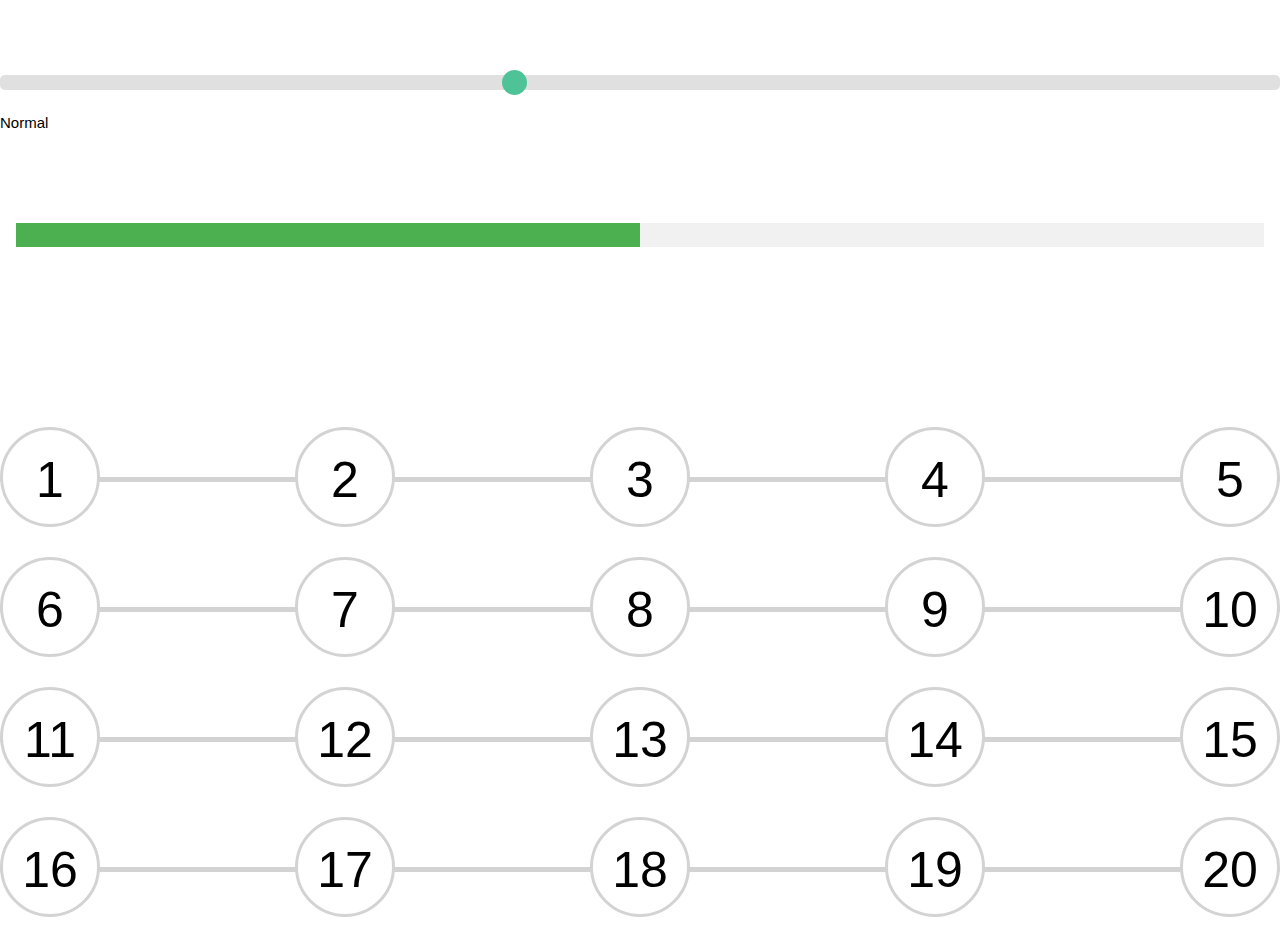
==== main.html @ f5435a96 "Update main.html" ====
<!DOCTYPE html>
<html lang="en" style="background-image:url('img/terrain.png');">
  <head>
    <meta charset="UTF-8" />
    <meta name="viewport" content="width=device-width, initial-scale=1" />
    <title>main</title>
    <link rel="stylesheet" href="css/style-main.css" />
<style>
.slidecontainer {
  width: 100%;
}

.slider {
  -webkit-appearance: none;
  width: 100%;
  height: 15px;
  border-radius: 5px;
  background: #d3d3d3;
  outline: none;
  opacity: 0.7;
  -webkit-transition: .2s;
  transition: opacity .2s;
}

.slider:hover {
  opacity: 1;
}

.slider::-webkit-slider-thumb {
  -webkit-appearance: none;
  appearance: none;
  width: 25px;
  height: 25px;
  border-radius: 50%;
  background: #04AA6D;
  cursor: pointer;
}

.slider::-moz-range-thumb {
  width: 25px;
  height: 25px;
  border-radius: 50%;
  background: #04AA6D;
  cursor: pointer;
}
</style>
  </head>
  <body>
	<h1 style="color:white">Difficulty</h1>

	<div class="slidecontainer">
	  <input type="range" min="1" max="6" value="3" class="slider" id="myRange">
	  <p><span id="demo"></span></p>
	</div>

	<script>
	var difficulty = ["Very easy","Easy","Normal","Hard","Very hard","Impossible"]
	var slider = document.getElementById("myRange");
	var output = document.getElementById("demo");
	output.innerHTML = difficulty[slider.value-1];

	slider.oninput = function() {
	  output.innerHTML = difficulty[this.value-1];
	}
	</script>

	  <script scr="js/const.js"></script>
	  <script>
	  var stats = JSON.parse(localStorage.getItem('stats'));
	  if(stats==null){
		  reset_stats();
	  }
	  function reset_stats(){
		var stats = { 'diff': 1,'xp': 0, 'passed': 0, 'energy': 0,"selected":1,"stages":20};
		localStorage.setItem('stats', JSON.stringify(stats));
		var stats = JSON.parse(localStorage.getItem('stats'));
		console.log('stats: ', stats);
		}
	  </script>
<link rel="stylesheet" href="https://www.w3schools.com/w3css/4/w3.css">
<div class="w3-container">
  <h1 id="lv" style="color:white">1 level</h1>

  <div class="w3-light-grey">
    <div id="progress" class="w3-container w3-green" style="height:24px;width:50%">
    </div>
  </div>

  <p id="xp" style="color:white">XP</p>
  <p id="damage" style="color:white">Damage</p>
  <p id="health" style="color:white">Health</p>
  <p id="speed" style="color:white">Speed</p>
</div>
    <div id="progress">
      <div id="progress-bar"></div>
      <ul id="progress-num">
		<li onclick='go(1)' class='step active'>1</li>
		<li onclick='go(2)' class='step active'>2</li>
		<li onclick='go(3)' class='step active'>3</li>
		<li onclick='go(4)' class='step active'>4</li>
		<li onclick='go(5)' class='step active'>5</li>
      </ul>
    </div>
<div id="progress">
      <div id="progress-bar"></div>
      <ul id="progress-num">
		<li onclick='go(6)' class='step active'>6</li>
		<li onclick='go(7)' class='step active'>7</li>
		<li onclick='go(8)' class='step active'>8</li>
		<li onclick='go(9)' class='step active'>9</li>
		<li onclick='go(10)' class='step active'>10</li>
      </ul>
    </div>
<div id="progress">
      <div id="progress-bar"></div>
      <ul id="progress-num">
		<li onclick='go(11)' class='step active'>11</li>
		<li onclick='go(12)' class='step active'>12</li>
		<li onclick='go(13)' class='step active'>13</li>
		<li onclick='go(14)' class='step active'>14</li>
		<li onclick='go(15)' class='step active'>15</li>
      </ul>
    </div>
<div id="progress">
      <div id="progress-bar"></div>
      <ul id="progress-num">
		<li onclick='go(16)' class='step active'>16</li>
		<li onclick='go(17)' class='step active'>17</li>
		<li onclick='go(18)' class='step active'>18</li>
		<li onclick='go(19)' class='step active'>19</li>
		<li onclick='go(20)' class='step active'>20</li>
      </ul>
    </div>
	<button id="progress-prev" class="btn" disabled hidden>Prev</button>
    <button id="progress-next" class="btn" hidden>Next</button>
    <script src="js/script-main.js"></script>
    <script>prog()</script>
  </body>
</html>
---- css/style-main.css ----
#progress {
  position: relative;
  margin-bottom: 30px;
}
#progress-bar {
  position: absolute;
  background: lightseagreen;
  height: 5px;
  width: 0%;
  top: 50%;
  left: 0;
}
#progress-num {
  margin: 0;
  padding: 0;
  list-style: none;
  display: flex;
  justify-content: space-between;
}
#progress-num::before {
  content: "";
  background-color: lightgray;
  position: absolute;
  top: 50%;
  left: 0;
  height: 5px;
  width: 100%;
  z-index: -1;
}
#progress-num .step {
  border: 3px solid lightgray;
  border-radius: 100%;
  width: 100px;
  height: 100px;
  line-height: 100px;
  text-align: center;
  background-color: #fff;
  font-family: sans-serif;
  font-size: 50px;  
  position: relative;
  z-index: 1;
}
#progress-num .step.active {
  border-color: lightseagreen;
  background-color: lightseagreen;
  color: #fff;
}

.btn {
    background: lightgray;    
    border: none;
    border-radius: 3px;
    padding: 6px 12px;   
}
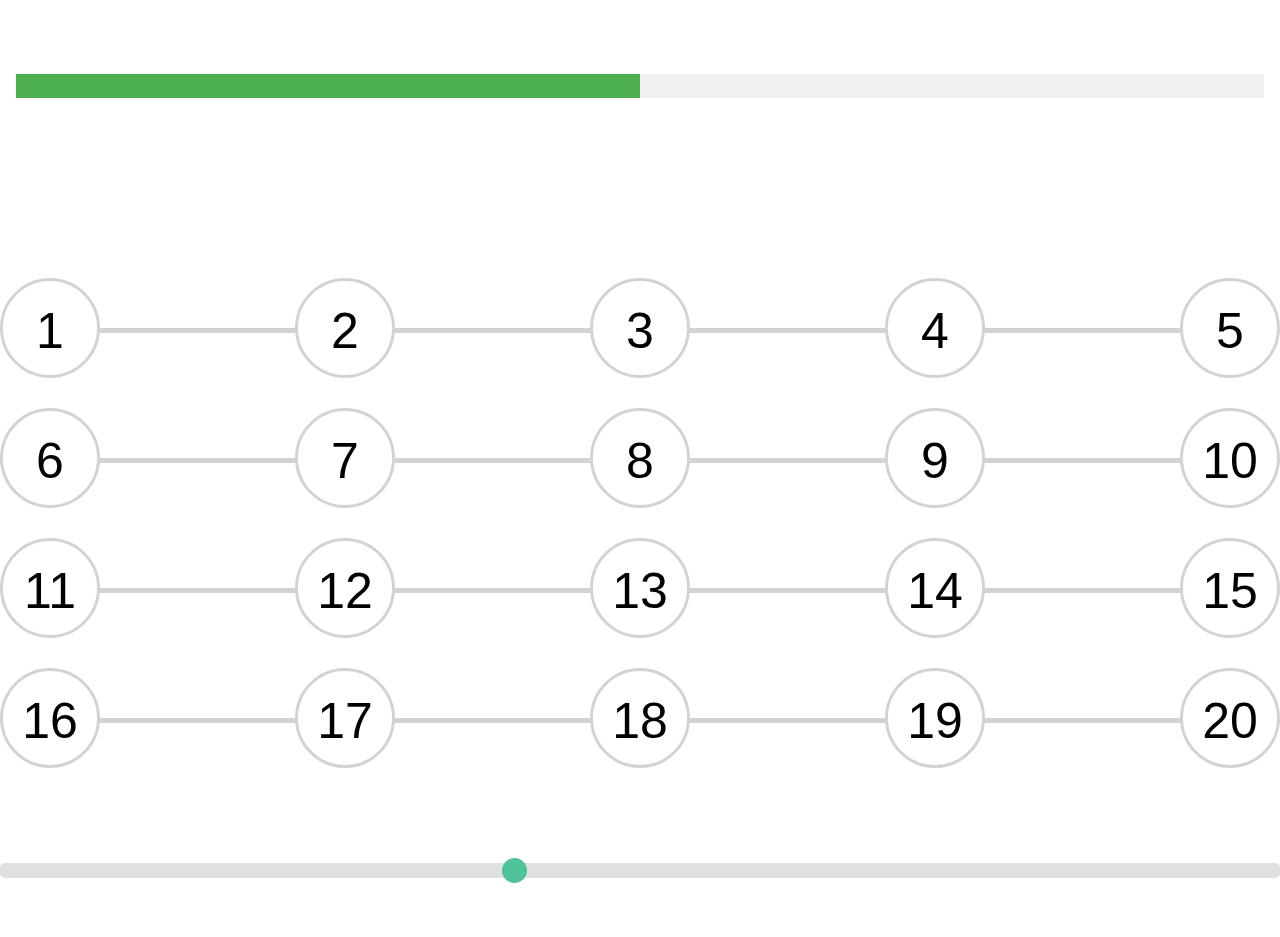
==== commit 580d113f: "Update main.html" ====
--- a/main.html
+++ b/main.html
@@ -46,23 +46,7 @@
 </style>
   </head>
   <body>
-	<h1 style="color:white">Difficulty</h1>
-
-	<div class="slidecontainer">
-	  <input type="range" min="1" max="6" value="3" class="slider" id="myRange">
-	  <p><span id="demo"></span></p>
-	</div>
-
-	<script>
-	var difficulty = ["Very easy","Easy","Normal","Hard","Very hard","Impossible"]
-	var slider = document.getElementById("myRange");
-	var output = document.getElementById("demo");
-	output.innerHTML = difficulty[slider.value-1];
-
-	slider.oninput = function() {
-	  output.innerHTML = difficulty[this.value-1];
-	}
-	</script>
+	
 
 	  <script scr="js/const.js"></script>
 	  <script>
@@ -135,5 +119,22 @@
     <button id="progress-next" class="btn" hidden>Next</button>
     <script src="js/script-main.js"></script>
     <script>prog()</script>
+<h1 style="color:white">Difficulty</h1>
+
+	<div class="slidecontainer">
+	  <input type="range" min="1" max="6" value="3" class="slider" id="myRange">
+	  <p style="color:white"><span id="demo" style="color:white"></span></p>
+	</div>
+
+	<script>
+	var difficulty = ["Very easy","Easy","Normal","Hard","Very hard","Impossible"]
+	var slider = document.getElementById("myRange");
+	var output = document.getElementById("demo");
+	output.innerHTML = difficulty[slider.value-1];
+
+	slider.oninput = function() {
+	  output.innerHTML = difficulty[this.value-1];
+	}
+	</script>
   </body>
 </html>
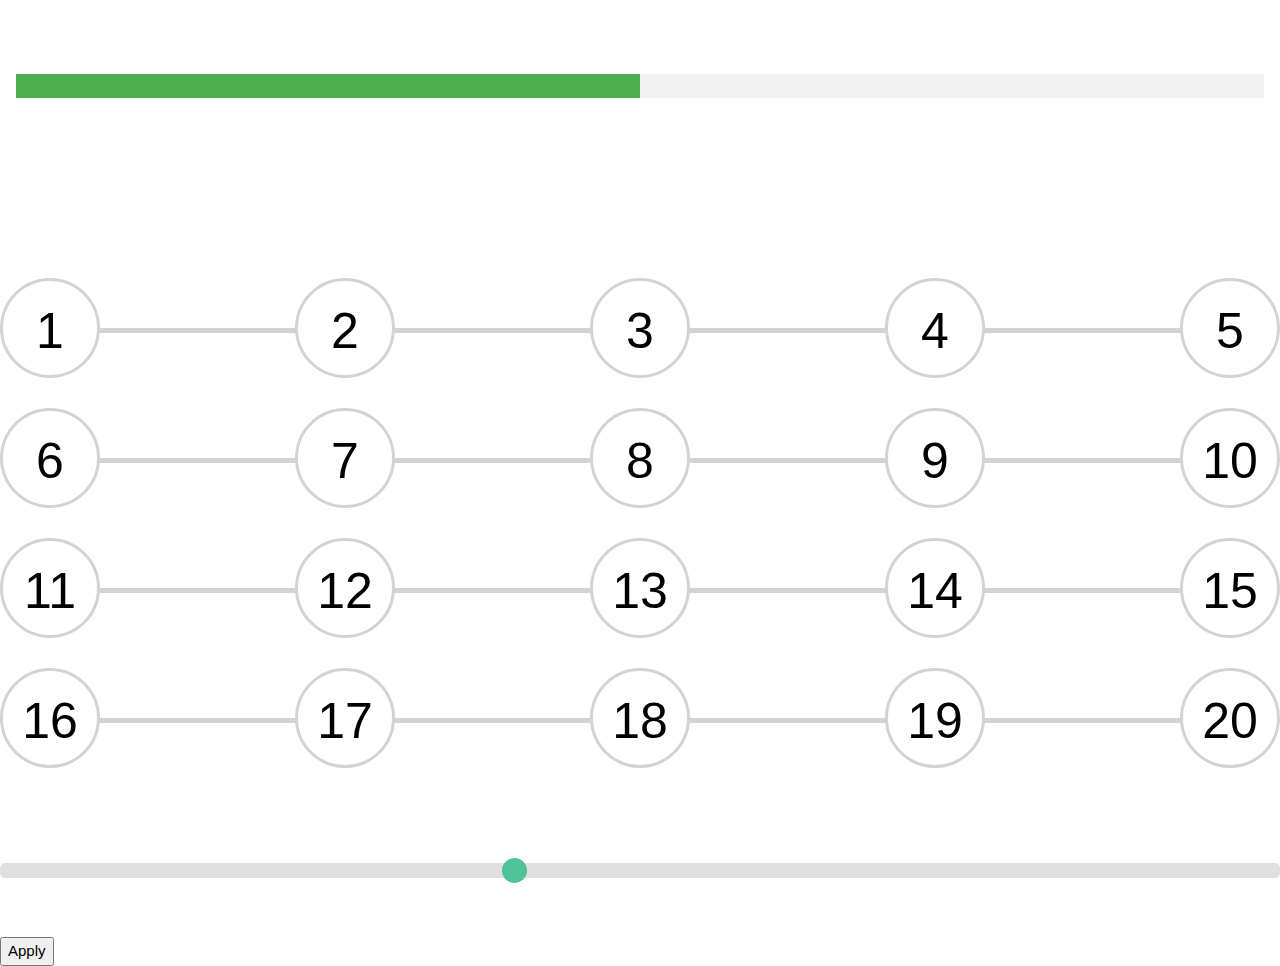
==== commit 7905fa0a: "Update main.html" ====
--- a/main.html
+++ b/main.html
@@ -117,13 +117,12 @@
     </div>
 	<button id="progress-prev" class="btn" disabled hidden>Prev</button>
     <button id="progress-next" class="btn" hidden>Next</button>
-    <script src="js/script-main.js"></script>
-    <script>prog()</script>
+    
 <h1 style="color:white">Difficulty</h1>
-
 	<div class="slidecontainer">
 	  <input type="range" min="1" max="6" value="3" class="slider" id="myRange">
 	  <p style="color:white"><span id="demo" style="color:white"></span></p>
+		<button onclick="apply()">Apply</button>
 	</div>
 
 	<script>
@@ -133,8 +132,22 @@
 	output.innerHTML = difficulty[slider.value-1];
 
 	slider.oninput = function() {
+	var stats = JSON.parse(localStorage.getItem('stats'));
+	stats.diff = this.value;
+	localStorage.setItem('stats', JSON.stringify(stats));
 	  output.innerHTML = difficulty[this.value-1];
+	var stats = JSON.parse(localStorage.getItem('stats'));
+	localStorage.setItem('stats', JSON.stringify(stats));
 	}
+	function apply(){
+		var stats = JSON.parse(localStorage.getItem('stats'));
+		stats.diff = slider.value;
+		localStorage.setItem('stats', JSON.stringify(stats));
+	}
+	
+
 	</script>
+    <script src="js/script-main.js"></script>
+    <script>prog()</script>
   </body>
 </html>
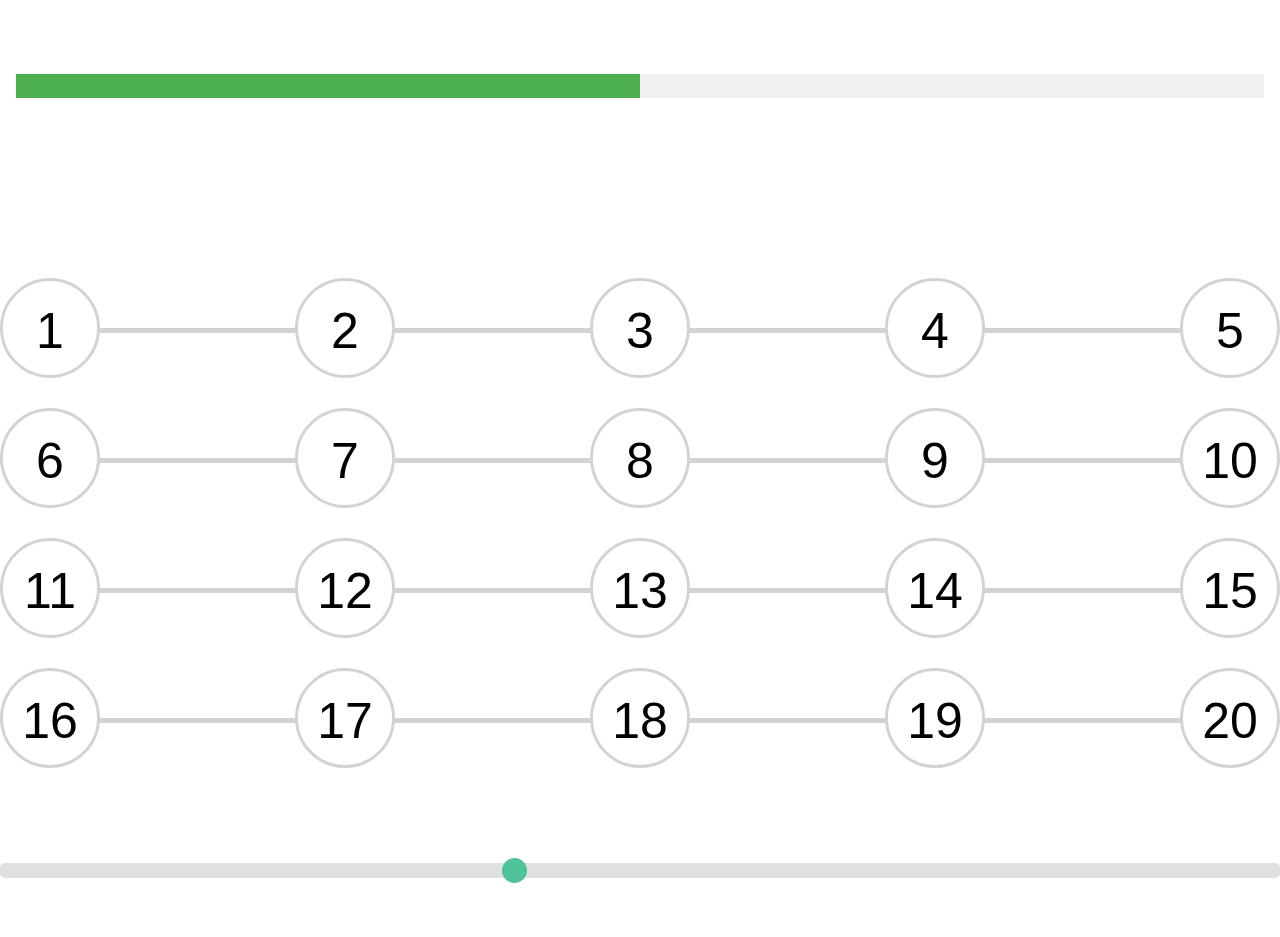
==== commit 612dc5c0: "Update main.html" ====
--- a/main.html
+++ b/main.html
@@ -122,7 +122,6 @@
 	<div class="slidecontainer">
 	  <input type="range" min="1" max="6" value="3" class="slider" id="myRange">
 	  <p style="color:white"><span id="demo" style="color:white"></span></p>
-		<button onclick="apply()">Apply</button>
 	</div>
 
 	<script>
@@ -136,13 +135,12 @@
 	stats.diff = this.value;
 	localStorage.setItem('stats', JSON.stringify(stats));
 	  output.innerHTML = difficulty[this.value-1];
-	var stats = JSON.parse(localStorage.getItem('stats'));
-	localStorage.setItem('stats', JSON.stringify(stats));
 	}
 	function apply(){
 		var stats = JSON.parse(localStorage.getItem('stats'));
 		stats.diff = slider.value;
 		localStorage.setItem('stats', JSON.stringify(stats));
+		location.replace("main.html")
 	}
 	
 
